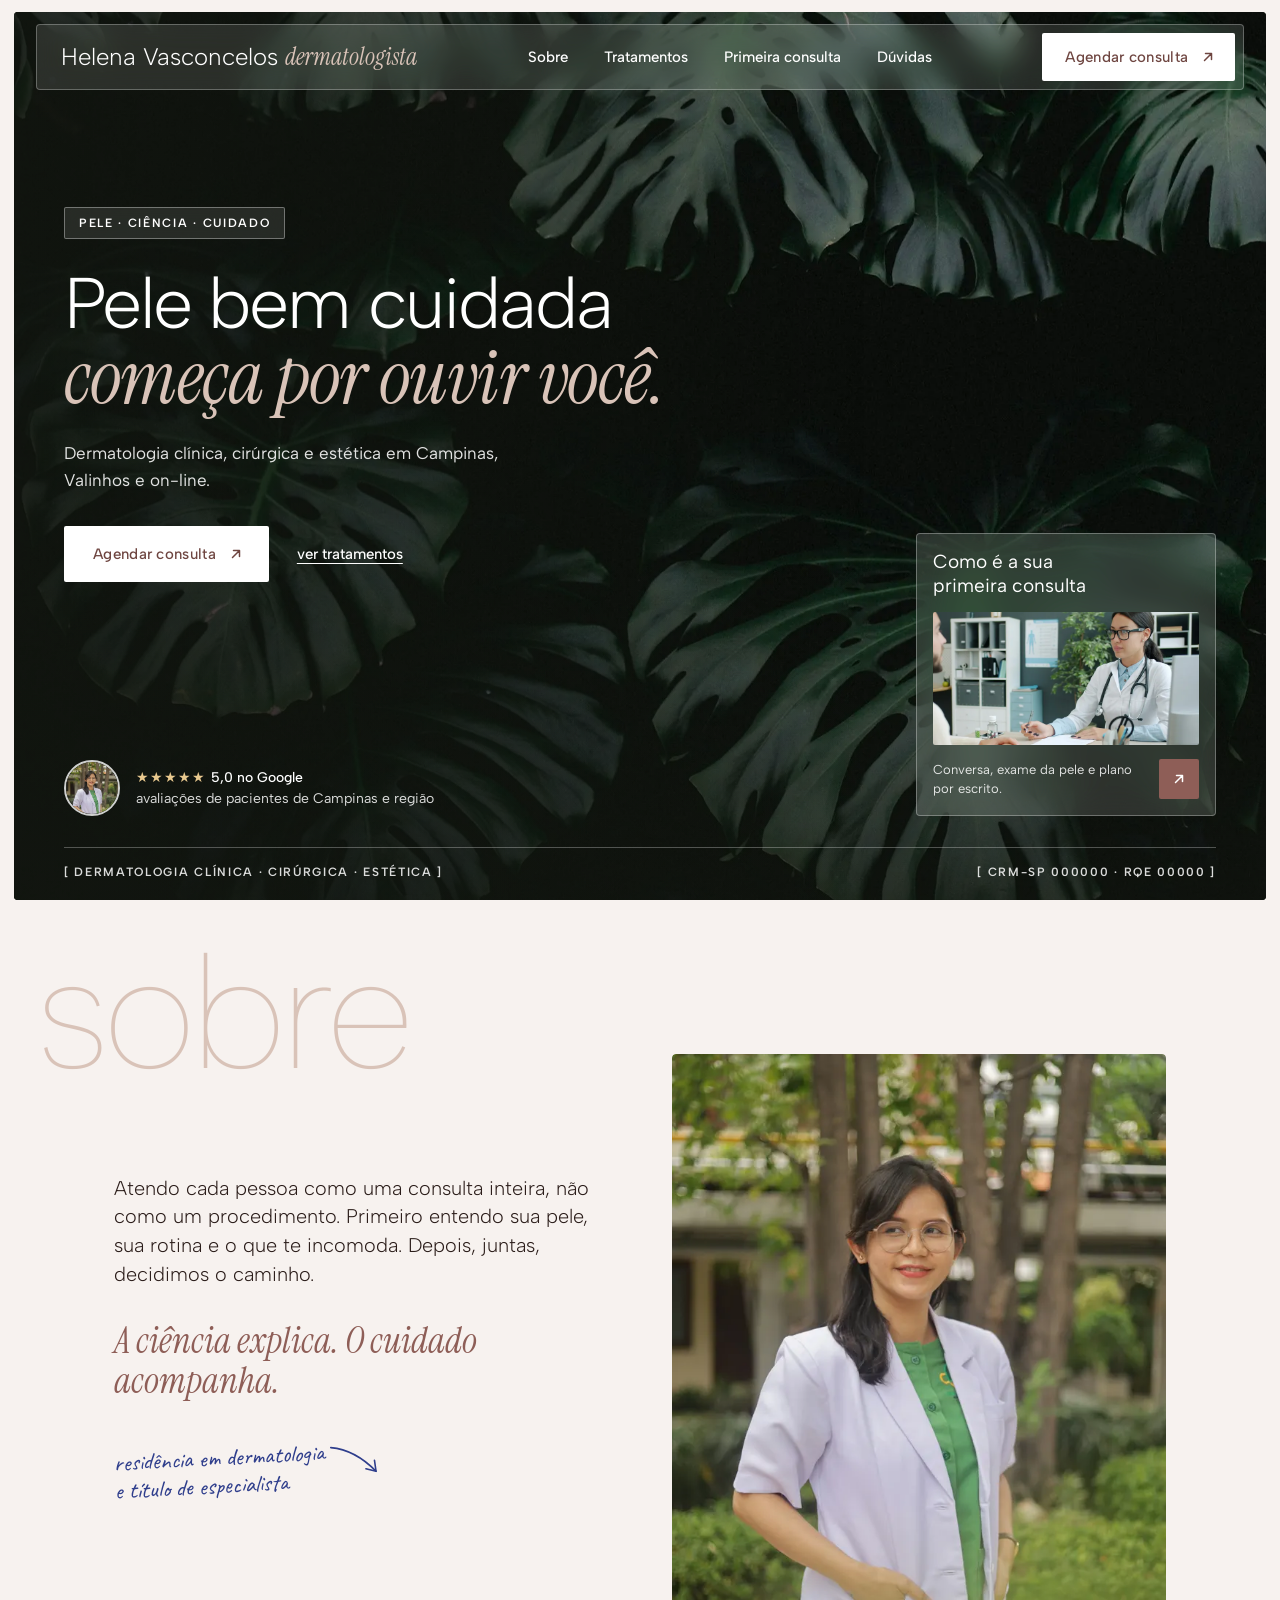
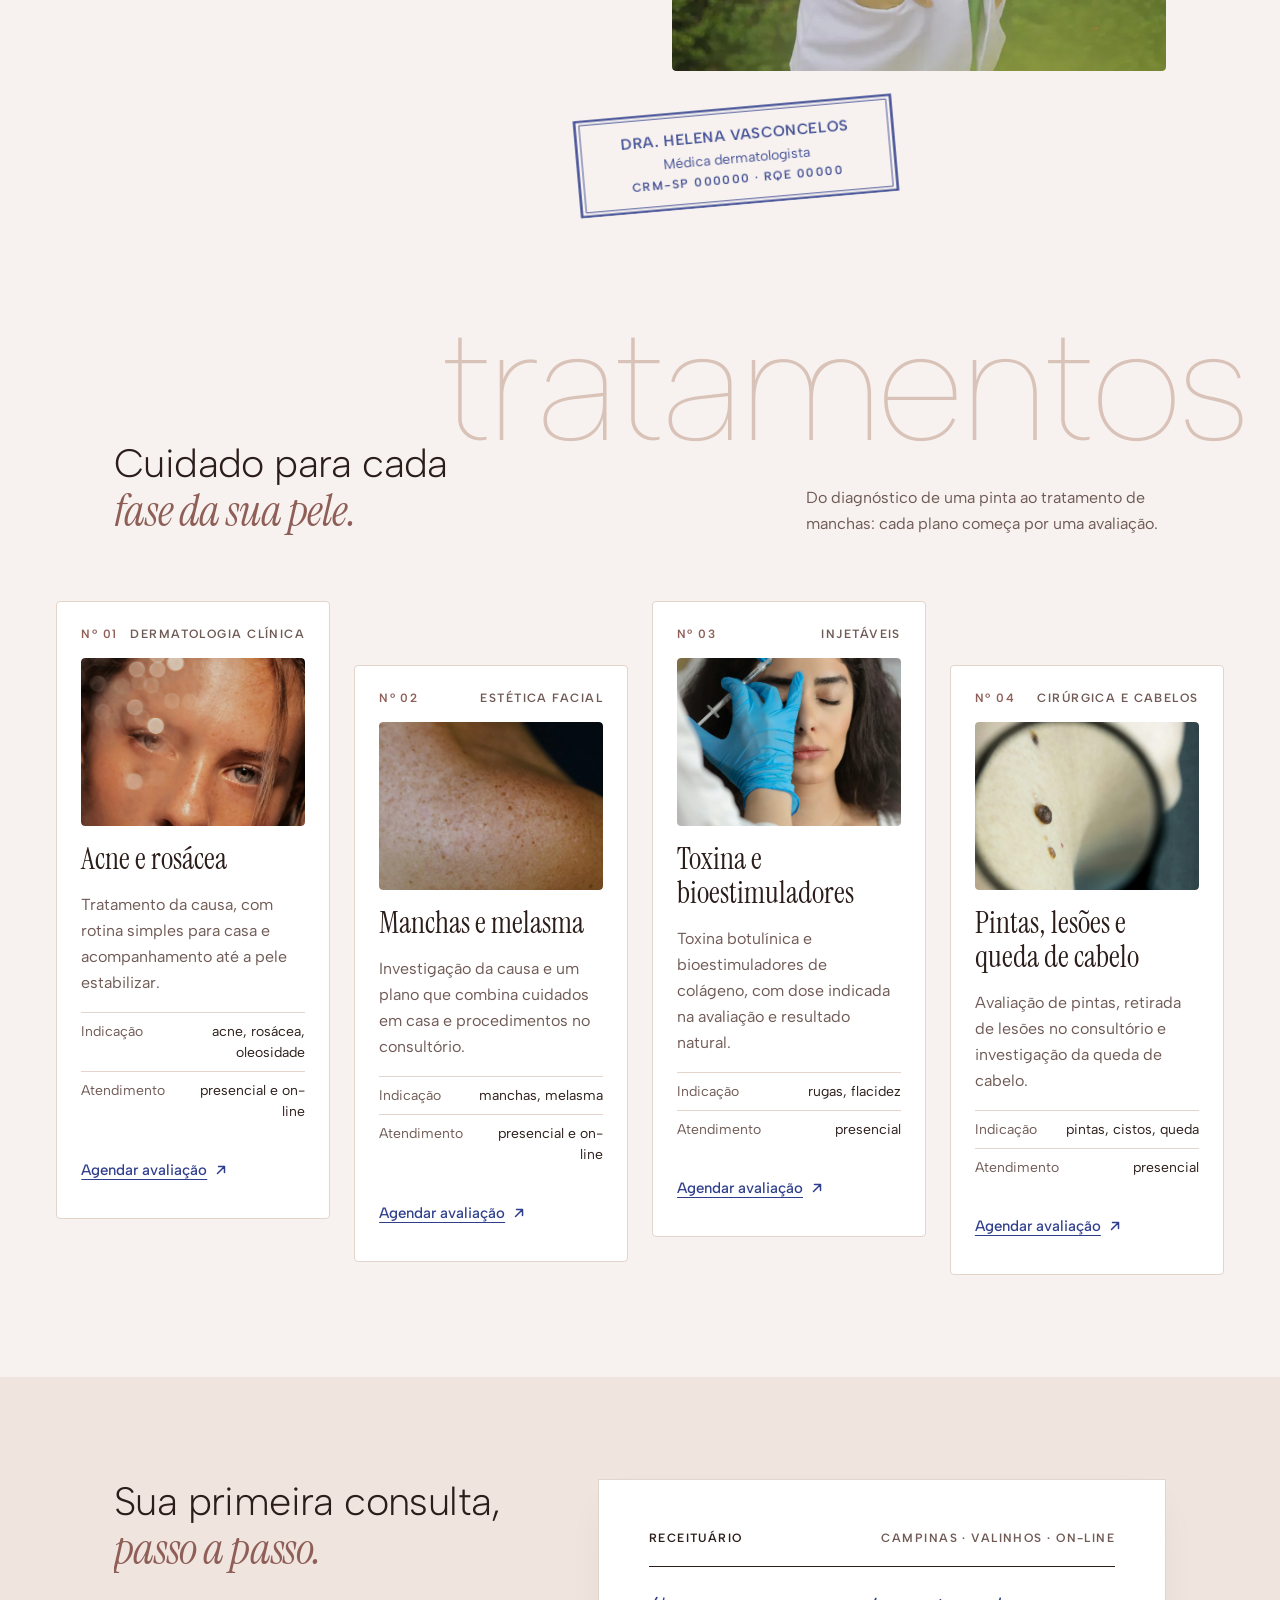
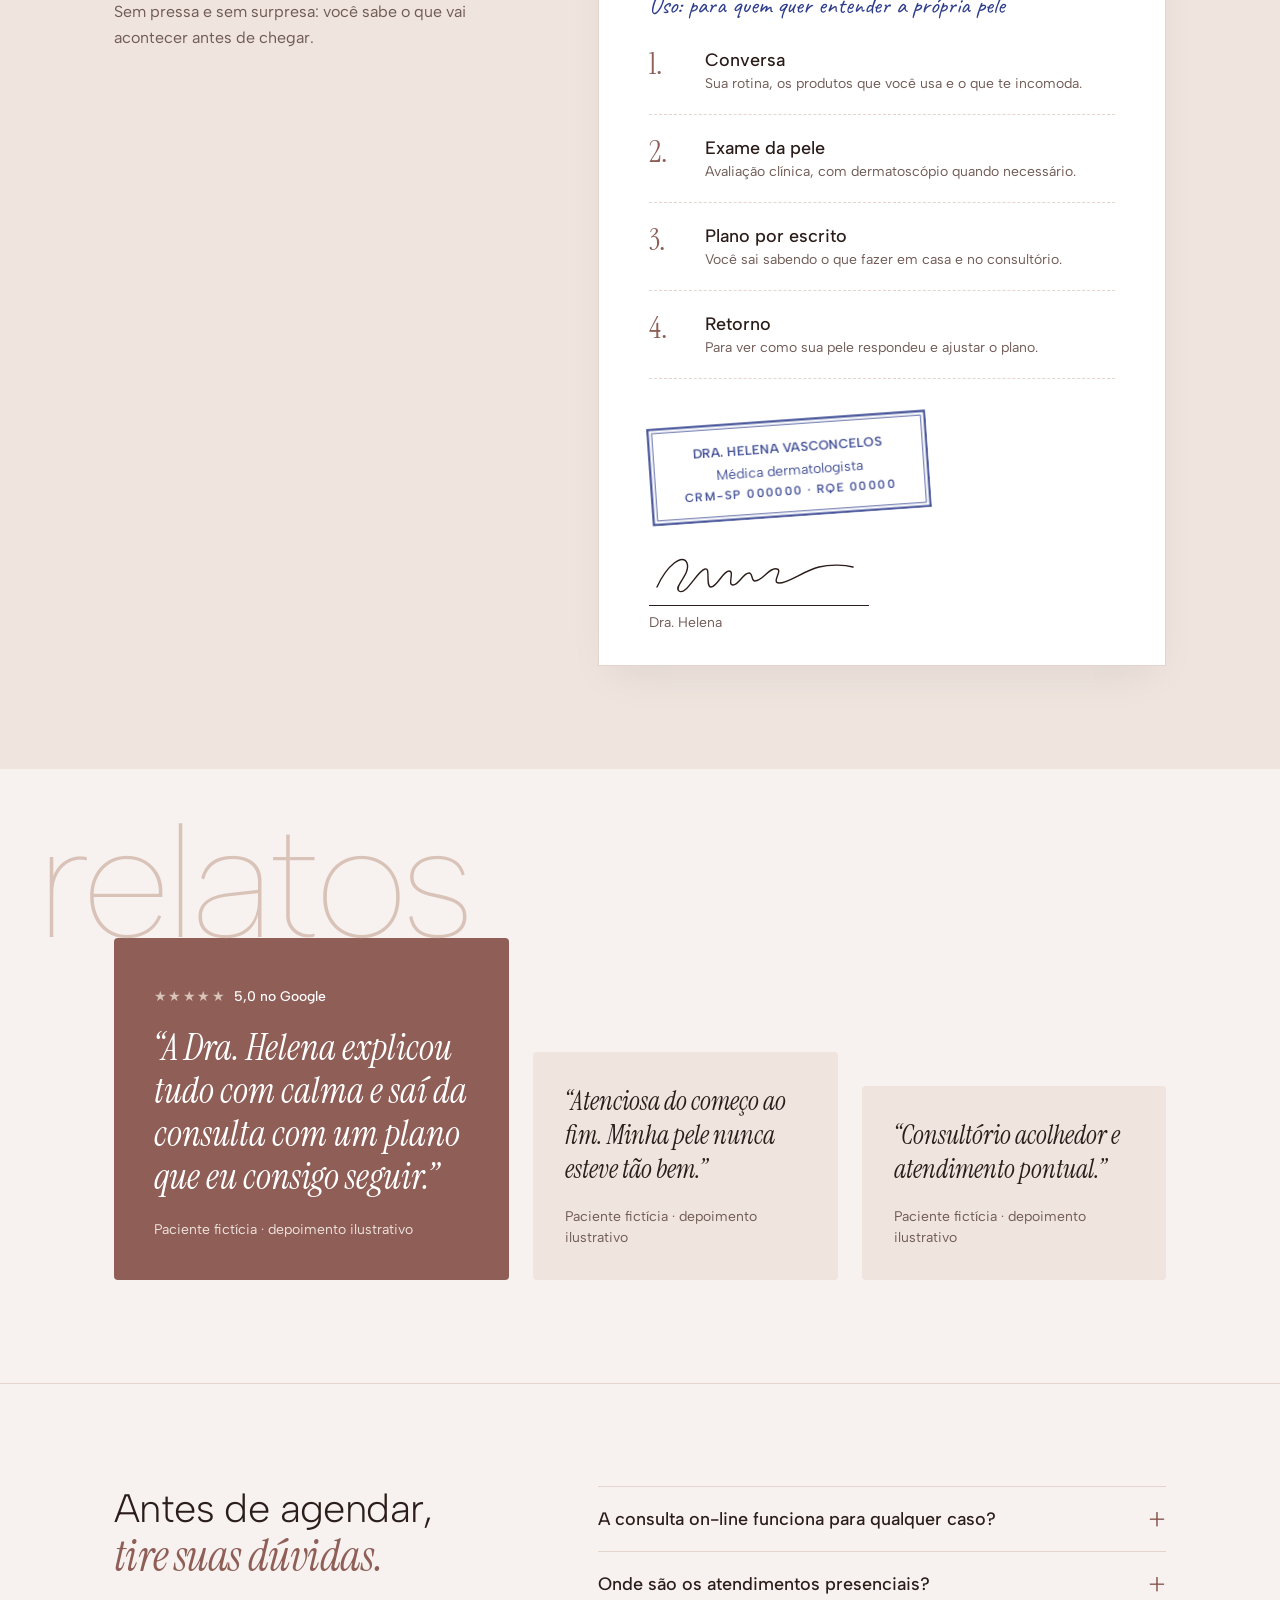
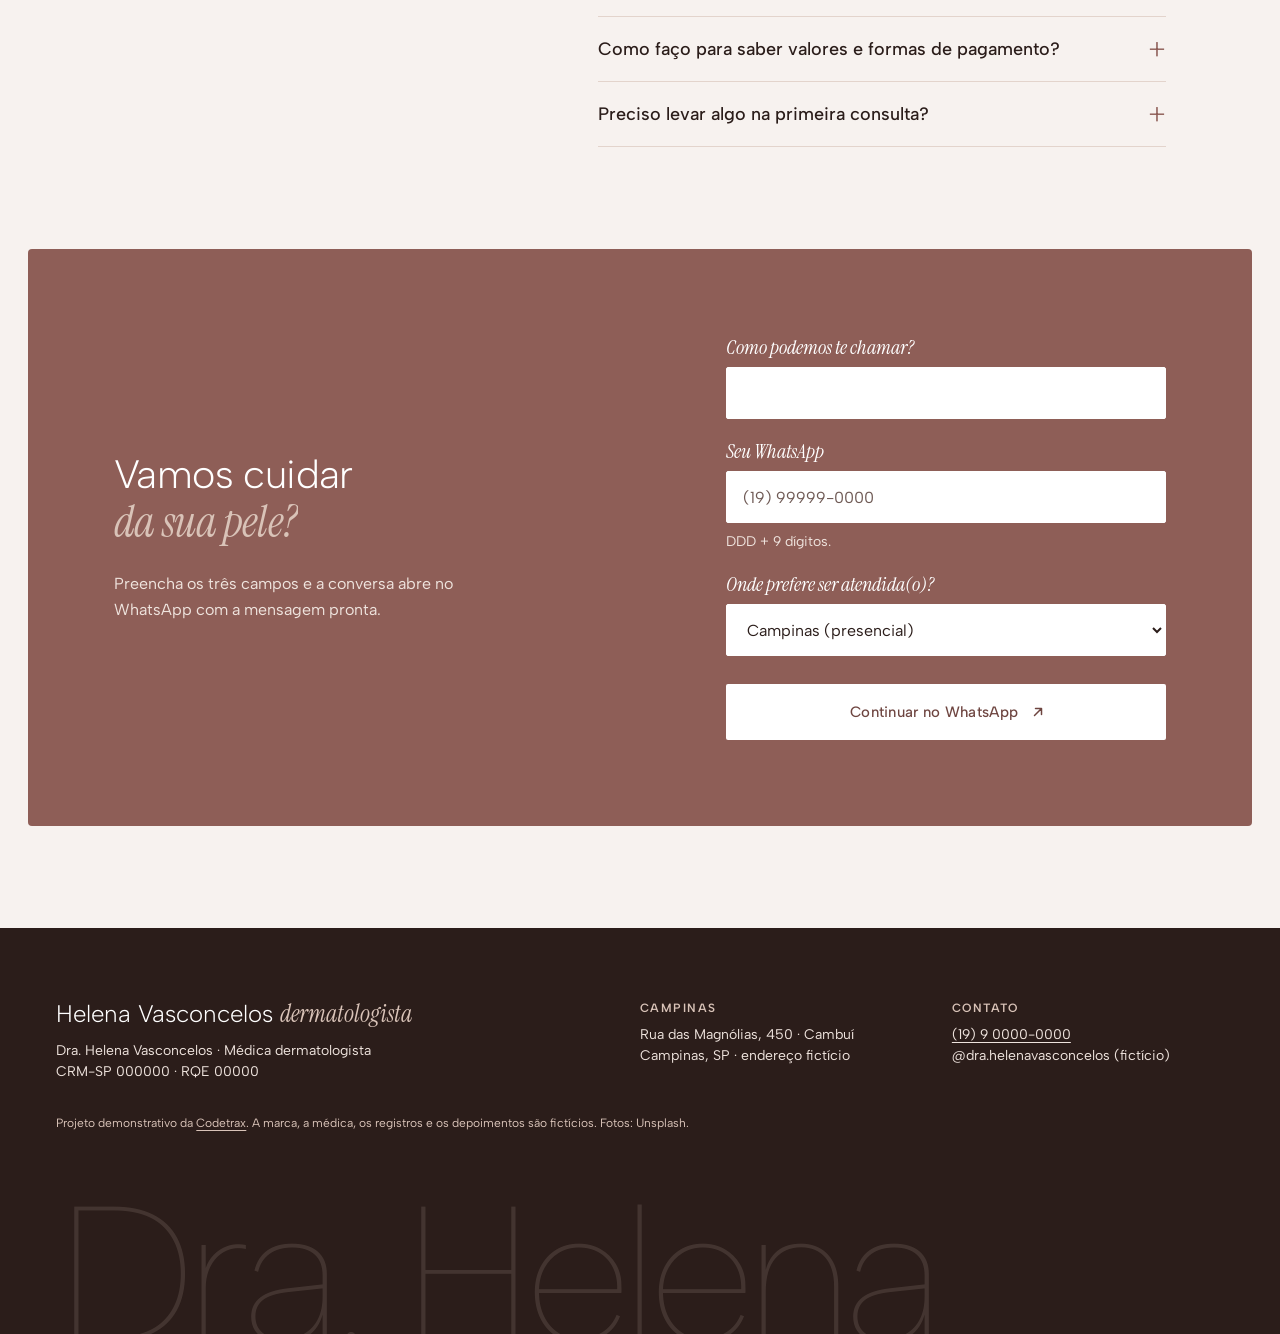
==== index.html @ 6ef501bb "Modelo de site de dermatologia (marca fictícia) Landing page demonstrativa da Codetrax com dados e f" ====
<!doctype html>
<html lang="pt-BR">
<head>
<meta charset="utf-8">
<meta name="viewport" content="width=device-width, initial-scale=1">
<title>Dra. Helena Vasconcelos · Dermatologista em Campinas e Valinhos</title>
<meta name="robots" content="noindex, nofollow">
<meta name="description" content="Modelo de site de dermatologia da Codetrax. A Dra. Helena Vasconcelos é uma personagem fictícia.">
<link rel="preconnect" href="https://fonts.googleapis.com">
<link rel="preconnect" href="https://fonts.gstatic.com" crossorigin>
<link rel="stylesheet" href="https://fonts.googleapis.com/css2?family=Albert+Sans:wght@100;300;400;500;600&family=Caveat&family=Instrument+Serif:ital@0;1&display=swap">
<link rel="stylesheet" href="styles.css">
</head>
<body>

<a class="pular" href="#conteudo">Pular para o conteúdo</a>

<header class="topo topo--hero">
  <div class="topo__in">
    <a class="marca" href="#inicio" aria-label="Helena Vasconcelos, dermatologista, início">Helena Vasconcelos <em>dermatologista</em></a>
    <nav class="nav" aria-label="Seções">
      <a href="#sobre">Sobre</a>
      <a href="#tratamentos">Tratamentos</a>
      <a href="#consulta">Primeira consulta</a>
      <a href="#duvidas">Dúvidas</a>
    </nav>
    <a class="btn btn--primario btn--compacto" href="https://wa.me/5511947771128?text=Ol%C3%A1%2C%20Codetrax%21%20Vi%20o%20modelo%20de%20site%20de%20dermatologia%20no%20portf%C3%B3lio%20e%20quero%20um%20site%20assim." target="_blank" rel="noopener noreferrer">Agendar consulta <svg class="seta" viewBox="0 0 16 16" aria-hidden="true"><path d="M4.5 11.5 11.5 4.5M5.5 4.5h6v6"/></svg></a>
  </div>
</header>

<main id="conteudo">

  <!-- HERO -->
  <section class="hero" id="inicio">
    <div class="hero__palco">
      <img class="hero__img" src="img/hero-folhas.webp" alt="" width="2400" height="1600" fetchpriority="high">
      <div class="hero__veu" aria-hidden="true"></div>

      <div class="hero__texto">
        <span class="chip fx-blur" style="--i:0">Pele · Ciência · Cuidado</span>
        <h1 class="hero__titulo">
          <span class="fx-blur" style="--i:1">Pele bem cuidada</span>
          <em class="fx-blur" style="--i:2">começa por ouvir você.</em>
        </h1>
        <p class="hero__lead fx-blur" style="--i:3">Dermatologia clínica, cirúrgica e estética em Campinas, Valinhos e on-line.</p>
        <div class="acoes fx-blur" style="--i:4">
          <a class="btn btn--primario" href="https://wa.me/5511947771128?text=Ol%C3%A1%2C%20Codetrax%21%20Vi%20o%20modelo%20de%20site%20de%20dermatologia%20no%20portf%C3%B3lio%20e%20quero%20um%20site%20assim." target="_blank" rel="noopener noreferrer">Agendar consulta <svg class="seta" viewBox="0 0 16 16" aria-hidden="true"><path d="M4.5 11.5 11.5 4.5M5.5 4.5h6v6"/></svg></a>
          <a class="link link--claro" href="#tratamentos">ver tratamentos</a>
        </div>
      </div>

      <div class="hero__prova fx-blur" style="--i:5">
        <img src="img/dra-helena-retrato.webp" alt="" width="56" height="56">
        <p><span class="estrelas" aria-hidden="true">★★★★★</span> <strong>5,0 no Google</strong><br>avaliações de pacientes de Campinas e região</p>
      </div>

      <a class="hero__card fx-blur" style="--i:6" href="#consulta">
        <span class="hero__card-titulo">Como é a sua<br>primeira consulta</span>
        <img src="img/card-consulta.webp" alt="" width="800" height="533" loading="eager">
        <span class="hero__card-rodape">
          <span>Conversa, exame da pele e plano por escrito.</span>
          <span class="hero__card-botao" aria-hidden="true"><svg class="seta" viewBox="0 0 16 16"><path d="M4.5 11.5 11.5 4.5M5.5 4.5h6v6"/></svg></span>
        </span>
      </a>

      <div class="hero__base" aria-hidden="true">
        <span>[ dermatologia clínica · cirúrgica · estética ]</span>
        <span>[ CRM-SP 000000 · RQE 00000 ]</span>
      </div>
    </div>
  </section>

  <!-- SOBRE -->
  <section class="sobre" id="sobre">
    <p class="gigante" aria-hidden="true"><span class="fx-curtain"><span>sobre</span></span></p>
    <div class="sobre__grade">
      <div class="sobre__texto">
        <p class="lead">Atendo cada pessoa como uma consulta inteira, não como um procedimento. Primeiro entendo sua pele, sua rotina e o que te incomoda. Depois, juntas, decidimos o caminho.</p>
        <p class="sobre__frase">A ciência explica. O cuidado acompanha.</p>
        <div class="anotacao fx-draw">
          <p>residência em dermatologia<br>e título de especialista</p>
          <svg class="anotacao__seta" viewBox="0 0 60 40" aria-hidden="true"><path pathLength="1" d="M2 6c14 2 30 10 44 26"/><path pathLength="1" style="--i:1" d="M46 32l-1-11M46 32l-10-3"/></svg>
        </div>
      </div>
      <div class="sobre__midia">
        <div class="foto foto--retrato"><img src="img/dra-helena-retrato.webp" alt="Dra. Helena Vasconcelos, de jaleco branco, sorrindo ao ar livre" width="676" height="1020" loading="lazy"></div>
        <div class="carimbo carimbo--sobre fx-draw" role="img" aria-label="Carimbo: Dra. Helena Vasconcelos, médica dermatologista, CRM-SP 000000, RQE 00000">
          <svg class="carimbo__moldura" viewBox="0 0 320 112" preserveAspectRatio="none" aria-hidden="true"><rect pathLength="1" x="1.5" y="1.5" width="317" height="109"/><rect pathLength="1" style="--i:1" x="6" y="6" width="308" height="100"/></svg>
          <span class="carimbo__nome">Dra. Helena Vasconcelos</span>
          <span class="carimbo__esp">Médica dermatologista</span>
          <span class="carimbo__reg">CRM-SP 000000 · RQE 00000</span>
        </div>
      </div>
    </div>
  </section>

  <!-- TRATAMENTOS -->
  <section class="tratamentos" id="tratamentos">
    <p class="gigante gigante--direita" aria-hidden="true"><span class="fx-curtain"><span>tratamentos</span></span></p>
    <div class="cabeca-secao">
      <h2 class="titulo"><span class="fx-curtain"><span>Cuidado para cada</span></span> <em class="fx-curtain" style="--i:1"><span>fase da sua pele.</span></em></h2>
      <p class="cabeca-secao__apoio">Do diagnóstico de uma pinta ao tratamento de manchas: cada plano começa por uma avaliação.</p>
    </div>
    <div class="fichas">
      <article class="ficha">
        <div class="ficha__topo"><span class="n">Nº 01</span><span>Dermatologia clínica</span></div>
        <div class="foto foto--ficha"><img src="img/ficha-acne.webp" alt="Rosto de mulher com sardas, em luz natural" width="1000" height="1500" loading="lazy" style="object-position:50% 35%"></div>
        <h3>Acne e rosácea</h3>
        <p>Tratamento da causa, com rotina simples para casa e acompanhamento até a pele estabilizar.</p>
        <dl class="ficha__linhas"><div><dt>Indicação</dt><dd>acne, rosácea, oleosidade</dd></div><div><dt>Atendimento</dt><dd>presencial e on-line</dd></div></dl>
        <a class="link" href="#agendar">Agendar avaliação <svg class="seta" viewBox="0 0 16 16" aria-hidden="true"><path d="M4.5 11.5 11.5 4.5M5.5 4.5h6v6"/></svg></a>
      </article>
      <article class="ficha">
        <div class="ficha__topo"><span class="n">Nº 02</span><span>Estética facial</span></div>
        <div class="foto foto--ficha"><img src="img/ficha-manchas.webp" alt="Ombro com sardas e manchas de sol, em luz natural" width="1000" height="1778" loading="lazy" style="object-position:50% 45%"></div>
        <h3>Manchas e melasma</h3>
        <p>Investigação da causa e um plano que combina cuidados em casa e procedimentos no consultório.</p>
        <dl class="ficha__linhas"><div><dt>Indicação</dt><dd>manchas, melasma</dd></div><div><dt>Atendimento</dt><dd>presencial e on-line</dd></div></dl>
        <a class="link" href="#agendar">Agendar avaliação <svg class="seta" viewBox="0 0 16 16" aria-hidden="true"><path d="M4.5 11.5 11.5 4.5M5.5 4.5h6v6"/></svg></a>
      </article>
      <article class="ficha">
        <div class="ficha__topo"><span class="n">Nº 03</span><span>Injetáveis</span></div>
        <div class="foto foto--ficha"><img src="img/ficha-injetaveis.webp" alt="Aplicação de injetável na testa, com luvas azuis" width="1000" height="1231" loading="lazy" style="object-position:50% 30%"></div>
        <h3>Toxina e bioestimuladores</h3>
        <p>Toxina botulínica e bioestimuladores de colágeno, com dose indicada na avaliação e resultado natural.</p>
        <dl class="ficha__linhas"><div><dt>Indicação</dt><dd>rugas, flacidez</dd></div><div><dt>Atendimento</dt><dd>presencial</dd></div></dl>
        <a class="link" href="#agendar">Agendar avaliação <svg class="seta" viewBox="0 0 16 16" aria-hidden="true"><path d="M4.5 11.5 11.5 4.5M5.5 4.5h6v6"/></svg></a>
      </article>
      <article class="ficha">
        <div class="ficha__topo"><span class="n">Nº 04</span><span>Cirúrgica e cabelos</span></div>
        <div class="foto foto--ficha"><img src="img/ficha-pintas.webp" alt="Lupa sobre uma pinta na pele" width="1000" height="1500" loading="lazy" style="object-position:50% 40%"></div>
        <h3>Pintas, lesões e queda de cabelo</h3>
        <p>Avaliação de pintas, retirada de lesões no consultório e investigação da queda de cabelo.</p>
        <dl class="ficha__linhas"><div><dt>Indicação</dt><dd>pintas, cistos, queda</dd></div><div><dt>Atendimento</dt><dd>presencial</dd></div></dl>
        <a class="link" href="#agendar">Agendar avaliação <svg class="seta" viewBox="0 0 16 16" aria-hidden="true"><path d="M4.5 11.5 11.5 4.5M5.5 4.5h6v6"/></svg></a>
      </article>
    </div>
  </section>

  <!-- PRIMEIRA CONSULTA -->
  <section class="consulta" id="consulta">
    <div class="consulta__grade">
      <div class="consulta__titulo">
        <h2 class="titulo"><span class="fx-curtain"><span>Sua primeira consulta,</span></span> <em class="fx-curtain" style="--i:1"><span>passo a passo.</span></em></h2>
        <p>Sem pressa e sem surpresa: você sabe o que vai acontecer antes de chegar.</p>
      </div>
      <div class="receita">
        <div class="receita__topo"><span>Receituário</span><span>Campinas · Valinhos · on-line</span></div>
        <p class="receita__uso">Uso: para quem quer entender a própria pele</p>
        <ol class="receita__lista">
          <li><h3>Conversa</h3><p>Sua rotina, os produtos que você usa e o que te incomoda.</p></li>
          <li><h3>Exame da pele</h3><p>Avaliação clínica, com dermatoscópio quando necessário.</p></li>
          <li><h3>Plano por escrito</h3><p>Você sai sabendo o que fazer em casa e no consultório.</p></li>
          <li><h3>Retorno</h3><p>Para ver como sua pele respondeu e ajustar o plano.</p></li>
        </ol>
        <div class="receita__assinatura">
          <div class="carimbo carimbo--receita fx-draw" aria-hidden="true">
            <svg class="carimbo__moldura" viewBox="0 0 320 112" preserveAspectRatio="none"><rect pathLength="1" x="1.5" y="1.5" width="317" height="109"/><rect pathLength="1" style="--i:1" x="6" y="6" width="308" height="100"/></svg>
            <span class="carimbo__nome">Dra. Helena Vasconcelos</span>
            <span class="carimbo__esp">Médica dermatologista</span>
            <span class="carimbo__reg">CRM-SP 000000 · RQE 00000</span>
          </div>
          <div class="assina fx-draw">
            <svg viewBox="0 0 220 70" aria-hidden="true"><path pathLength="1" style="--i:2" d="M8 46c10-22 26-34 30-24 4 11-14 24-8 28 7 5 18-20 26-22 6-2 0 18 6 18s12-16 18-16-2 14 4 14 10-12 16-12c4 0 2 8 6 8 8 0 14-14 22-12 6 1-6 14 2 14 10 0 24-12 40-16 12-3 26-2 34 0"/></svg>
            <span class="assina__linha"></span>
            <span class="assina__nome">Dra. Helena</span>
          </div>
        </div>
      </div>
    </div>
  </section>

  <!-- DEPOIMENTOS -->
  <section class="relatos" id="relatos">
    <p class="gigante" aria-hidden="true"><span class="fx-curtain"><span>relatos</span></span></p>
    <div class="relatos__grade">
      <figure class="relato relato--grande">
        <div class="nota"><span aria-hidden="true">★★★★★</span> 5,0 no Google</div>
        <blockquote>“A Dra. Helena explicou tudo com calma e saí da consulta com um plano que eu consigo seguir.”</blockquote>
        <figcaption>Paciente fictícia · depoimento ilustrativo</figcaption>
      </figure>
      <figure class="relato">
        <blockquote>“Atenciosa do começo ao fim. Minha pele nunca esteve tão bem.”</blockquote>
        <figcaption>Paciente fictícia · depoimento ilustrativo</figcaption>
      </figure>
      <figure class="relato">
        <blockquote>“Consultório acolhedor e atendimento pontual.”</blockquote>
        <figcaption>Paciente fictícia · depoimento ilustrativo</figcaption>
      </figure>
    </div>
  </section>

  <!-- DÚVIDAS -->
  <section class="duvidas" id="duvidas">
    <div class="duvidas__grade">
      <h2 class="titulo"><span class="fx-curtain"><span>Antes de agendar,</span></span> <em class="fx-curtain" style="--i:1"><span>tire suas dúvidas.</span></em></h2>
      <div class="sanfona">
        <details>
          <summary>A consulta on-line funciona para qualquer caso?</summary>
          <p>Funciona bem para acompanhamento, acne, manchas e queda de cabelo, por exemplo. Quando for preciso examinar de perto (pintas, lesões, procedimentos), a Dra. Helena indica a consulta presencial.</p>
        </details>
        <details>
          <summary>Onde são os atendimentos presenciais?</summary>
          <p>Em Campinas, na Rua das Magnólias, 450, no Cambuí, e também em Valinhos. Ao agendar pelo WhatsApp, você escolhe a cidade.</p>
        </details>
        <details>
          <summary>Como faço para saber valores e formas de pagamento?</summary>
          <p>A equipe informa pelo WhatsApp, junto com os horários disponíveis.</p>
        </details>
        <details>
          <summary>Preciso levar algo na primeira consulta?</summary>
          <p>Se puder, leve exames recentes e os nomes dos produtos e medicamentos que você usa na pele. Isso ajuda a montar o plano já no primeiro encontro.</p>
        </details>
      </div>
    </div>
  </section>

  <!-- AGENDAR -->
  <section class="agendar" id="agendar">
    <div class="agendar__grade">
      <div>
        <h2 class="titulo titulo--claro"><span class="fx-curtain fx-curtain--clara"><span>Vamos cuidar</span></span> <em class="fx-curtain fx-curtain--clara" style="--i:1"><span>da sua pele?</span></em></h2>
        <p>Preencha os três campos e a conversa abre no WhatsApp com a mensagem pronta.</p>
      </div>
      <form class="form" id="form-agendar" novalidate>
        <div class="campo">
          <label for="f-nome">Como podemos te chamar?</label>
          <input id="f-nome" name="nome" type="text" autocomplete="given-name" required>
        </div>
        <div class="campo">
          <label for="f-whats">Seu WhatsApp</label>
          <input id="f-whats" name="whats" type="tel" inputmode="tel" autocomplete="tel" placeholder="(19) 99999-0000" required aria-describedby="f-whats-ajuda">
          <p class="campo__ajuda" id="f-whats-ajuda">DDD + 9 dígitos.</p>
        </div>
        <div class="campo">
          <label for="f-unidade">Onde prefere ser atendida(o)?</label>
          <select id="f-unidade" name="unidade">
            <option>Campinas (presencial)</option>
            <option>Valinhos (presencial)</option>
            <option>Consulta on-line</option>
          </select>
        </div>
        <button class="btn btn--claro" type="submit">Continuar no WhatsApp <svg class="seta" viewBox="0 0 16 16" aria-hidden="true"><path d="M4.5 11.5 11.5 4.5M5.5 4.5h6v6"/></svg></button>
      </form>
    </div>
  </section>

</main>

<footer class="rodape">
  <div class="rodape__grade">
    <div>
      <p class="rodape__marca">Helena Vasconcelos <em>dermatologista</em></p>
      <p>Dra. Helena Vasconcelos · Médica dermatologista<br>CRM-SP 000000 · RQE 00000</p>
    </div>
    <div>
      <p class="rodape__rotulo">Campinas</p>
      <p>Rua das Magnólias, 450 · Cambuí<br>Campinas, SP · endereço fictício</p>
    </div>
    <div>
      <p class="rodape__rotulo">Contato</p>
      <p><a href="https://wa.me/5511947771128?text=Ol%C3%A1%2C%20Codetrax%21%20Vi%20o%20modelo%20de%20site%20de%20dermatologia%20no%20portf%C3%B3lio%20e%20quero%20um%20site%20assim." target="_blank" rel="noopener noreferrer">(19) 9 0000-0000</a><br><span>@dra.helenavasconcelos (fictício)</span></p>
    </div>
  </div>
  <p class="rodape__demo">Projeto demonstrativo da <a href="https://codetraxgf.com/projetos" target="_blank" rel="noopener noreferrer">Codetrax</a>. A marca, a médica, os registros e os depoimentos são fictícios. Fotos: Unsplash.</p>
  <p class="rodape__gigante" aria-hidden="true">Dra. Helena</p>
</footer>

<a class="barra-mobile" href="https://wa.me/5511947771128?text=Ol%C3%A1%2C%20Codetrax%21%20Vi%20o%20modelo%20de%20site%20de%20dermatologia%20no%20portf%C3%B3lio%20e%20quero%20um%20site%20assim." target="_blank" rel="noopener noreferrer">Agendar pelo WhatsApp <svg class="seta" viewBox="0 0 16 16" aria-hidden="true"><path d="M4.5 11.5 11.5 4.5M5.5 4.5h6v6"/></svg></a>

<script src="script.js"></script>
</body>
</html>
---- styles.css ----
/* Modelo Dermatologia (Codetrax) — tokens do Design System "Receituário e carimbo" */
:root {
  --papel: #f7f2ef;
  --nude-100: #efe4de;
  --nude-300: #d9c3b8;
  --linha: #e3d4cc;
  --malva-600: #8e5e57;
  --malva-800: #6e4540;
  --cacau-900: #2b1d1a;
  --cacau-600: #6f5a55;
  --azul-carimbo: #2f3e8c;
  --branco: #ffffff;
  --estrela: #9f7a3e;
  --erro: #a8251c;

  --font-sans: "Albert Sans", "Helvetica Neue", Arial, sans-serif;
  --font-serif: "Instrument Serif", Georgia, serif;
  --font-caneta: "Caveat", "Segoe Print", cursive;

  --raio-2: 2px;
  --raio-4: 4px;
  --sombra-papel: 0 18px 40px -12px rgba(43, 29, 26, .08);
  --foco: 0 0 0 2px var(--papel), 0 0 0 4px var(--azul-carimbo);

  --lateral: clamp(16px, 8.9vw, 128px);
  --secao: clamp(64px, 8vw, 112px);
  color-scheme: light;
}

*, *::before, *::after { box-sizing: border-box; }
html { scroll-behavior: smooth; scroll-padding-top: 88px; }
body { margin: 0; background: var(--papel); color: var(--cacau-900); font: 400 16px/26px var(--font-sans); -webkit-font-smoothing: antialiased; }
img, svg { display: block; max-width: 100%; }
a { color: inherit; }
h1, h2, h3, p, ol, dl, dd, figure, blockquote { margin: 0; }
:focus-visible { outline: none; box-shadow: var(--foco); border-radius: var(--raio-2); }

.pular { position: absolute; left: 16px; top: -48px; z-index: 50; background: var(--branco); padding: 8px 16px; }
.pular:focus { top: 16px; }

/* ---------- Botões e links ---------- */
.btn { display: inline-flex; align-items: center; justify-content: center; gap: 12px; min-height: 56px; padding: 0 24px 0 28px; border: 1px solid transparent; border-radius: var(--raio-2); font: 500 15px/20px var(--font-sans); letter-spacing: .02em; text-decoration: none; cursor: pointer; transition: background .16s, color .16s; }
.btn--primario { background: var(--malva-600); color: var(--branco); }
.btn--primario:hover { background: var(--malva-800); }
.btn--claro { background: var(--branco); color: var(--malva-800); }
.btn--claro:hover { background: var(--nude-100); }
.btn--compacto { min-height: 48px; padding: 0 18px 0 22px; }
.seta { width: 16px; height: 16px; fill: none; stroke: currentColor; stroke-width: 1.5; stroke-linecap: round; stroke-linejoin: round; flex: none; }
.link { display: inline-flex; align-items: center; gap: 6px; min-height: 48px; font: 500 15px/20px var(--font-sans); color: var(--azul-carimbo); text-decoration: underline; text-underline-offset: 4px; }
.link:hover { color: var(--cacau-900); }
.link--claro { color: var(--branco); }
.link--claro:hover { color: var(--nude-300); }

/* ---------- Cabeçalho ---------- */
/* Cápsula fixa: vidro sobre o hero, papel no resto da página */
.topo { position: fixed; top: 24px; left: 0; right: 0; z-index: 20; padding: 0 clamp(20px, 2.8vw, 40px); pointer-events: none; }
.topo__in { pointer-events: auto; display: flex; align-items: center; justify-content: space-between; gap: 24px; padding: 8px 8px 8px 24px; border: 1px solid var(--linha); border-radius: var(--raio-4); background: rgba(247, 242, 239, .9); backdrop-filter: blur(14px) saturate(140%); -webkit-backdrop-filter: blur(14px) saturate(140%); box-shadow: 0 12px 32px -20px rgba(43, 29, 26, .35); transition: background .35s, border-color .35s, color .35s, box-shadow .35s; }
.topo--hero .topo__in { background: rgba(255, 255, 255, .12); border-color: rgba(255, 255, 255, .28); color: var(--branco); box-shadow: none; }
.topo--hero .marca em { color: var(--nude-300); }
.topo--hero .nav a:hover { color: var(--nude-300); }
.topo--hero .btn--primario { background: var(--branco); color: var(--malva-800); }
.topo--hero .btn--primario:hover { background: var(--nude-100); }
.marca { font: 300 24px/28px var(--font-sans); text-decoration: none; white-space: nowrap; }
.marca em { transition: color .35s; }
.marca em, .rodape__marca em { font: italic 400 24px/28px var(--font-serif); color: var(--malva-600); }
.nav { display: flex; gap: 36px; }
.nav a { font: 500 15px/20px var(--font-sans); text-decoration: none; padding: 14px 0; }
.nav a:hover { color: var(--malva-600); }

/* ---------- Fotos (espaços reservados) ---------- */
.foto { position: relative; background: var(--nude-100); border-radius: var(--raio-4); }
.foto img { width: 100%; height: 100%; object-fit: cover; border-radius: inherit; }

/* ---------- Hero ---------- */
.hero { padding: 12px clamp(8px, 1.1vw, 16px) 0; }
.hero__palco { position: relative; height: clamp(680px, calc(100svh - 12px), 980px); border-radius: var(--raio-4); overflow: hidden; color: var(--branco); background: #1f2a1c; isolation: isolate; }
.hero__img { position: absolute; inset: 0; width: 100%; height: 100%; max-width: none; object-fit: cover; object-position: 58% 40%; z-index: -2; transform-origin: 70% 50%; animation: heroZoom 2.6s cubic-bezier(.16, 1, .3, 1) both; }
/* No desktop a foto fica 30% mais larga e ancorada à esquerda: o rosto vai para a direita e o texto fica sobre a folha */
@media (min-width: 861px) { .hero__img { inset: 0 auto 0 0; width: 130%; } }
@keyframes heroZoom { from { transform: scale(1.08); } to { transform: none; } }
.hero__veu { position: absolute; inset: 0; z-index: -1; background:
  linear-gradient(90deg, rgba(18, 22, 16, .78) 0%, rgba(18, 22, 16, .45) 42%, rgba(18, 22, 16, 0) 68%),
  linear-gradient(0deg, rgba(18, 22, 16, .6) 0%, rgba(18, 22, 16, 0) 38%); }
.hero__texto { position: absolute; left: clamp(20px, 3.9vw, 56px); top: clamp(132px, 22%, 210px); max-width: 720px; padding-right: 20px; }
.chip { display: inline-flex; align-items: center; min-height: 32px; padding: 0 14px; border: 1px solid rgba(255, 255, 255, .35); border-radius: var(--raio-2); background: rgba(255, 255, 255, .1); backdrop-filter: blur(10px); -webkit-backdrop-filter: blur(10px); font: 600 12px/16px var(--font-sans); letter-spacing: .14em; text-transform: uppercase; margin-bottom: 28px; }
.hero__titulo { display: flex; flex-direction: column; font: 300 clamp(42px, 5.6vw, 84px)/1.02 var(--font-sans); letter-spacing: -.03em; }
.hero__titulo em { font: italic 400 clamp(44px, 5.9vw, 88px)/1 var(--font-serif); letter-spacing: -.01em; color: var(--nude-300); }
.hero__lead { max-width: 440px; margin-top: 24px; font-size: 17px; line-height: 27px; color: rgba(255, 255, 255, .88); }
.acoes { display: flex; flex-wrap: wrap; align-items: center; gap: 12px 28px; margin-top: 32px; }
.hero .btn--primario { background: var(--branco); color: var(--malva-800); }
.hero .btn--primario:hover { background: var(--nude-100); }

.hero__prova { position: absolute; left: clamp(20px, 3.9vw, 56px); bottom: 84px; display: flex; align-items: center; gap: 16px; }
.hero__prova img { width: 56px; height: 56px; border-radius: 50%; object-fit: cover; object-position: 50% 15%; border: 2px solid rgba(255, 255, 255, .8); }
.hero__prova p { font-size: 14px; line-height: 21px; color: rgba(255, 255, 255, .85); }
.hero__prova strong { font-weight: 500; color: var(--branco); }
.estrelas { color: #e9c98f; letter-spacing: .08em; }

.hero__card { position: absolute; right: clamp(20px, 3.9vw, 56px); bottom: 84px; width: 300px; display: flex; flex-direction: column; gap: 14px; padding: 16px; border: 1px solid rgba(255, 255, 255, .3); border-radius: var(--raio-4); background: rgba(255, 255, 255, .14); backdrop-filter: blur(18px) saturate(140%); -webkit-backdrop-filter: blur(18px) saturate(140%); color: var(--branco); text-decoration: none; transition: background .3s, transform .3s; }
.hero__card:hover { background: rgba(255, 255, 255, .22); transform: translateY(-3px); }
.hero__card-titulo { font: 400 19px/24px var(--font-sans); }
.hero__card img { width: 100%; height: auto; aspect-ratio: 2 / 1; object-fit: cover; object-position: 50% 30%; border-radius: var(--raio-2); }
.hero__card-rodape { display: flex; align-items: center; justify-content: space-between; gap: 16px; font-size: 13px; line-height: 19px; color: rgba(255, 255, 255, .85); }
.hero__card-botao { display: grid; place-items: center; width: 40px; height: 40px; flex: none; border-radius: var(--raio-2); background: var(--malva-600); color: var(--branco); }

.hero__base { position: absolute; left: clamp(20px, 3.9vw, 56px); right: clamp(20px, 3.9vw, 56px); bottom: 0; display: flex; justify-content: space-between; gap: 16px; padding: 16px 0 20px; border-top: 1px solid rgba(255, 255, 255, .28); font: 600 12px/16px var(--font-sans); letter-spacing: .14em; text-transform: uppercase; color: rgba(255, 255, 255, .85); }

/* ---------- Palavra gigante ---------- */
.gigante { font: 100 clamp(96px, 12.5vw, 180px)/.9 var(--font-sans); letter-spacing: -.04em; color: var(--nude-300); padding: 0 clamp(16px, 2.8vw, 40px); }
.gigante--direita { text-align: right; }

/* ---------- Títulos de seção ---------- */
.titulo { display: flex; flex-direction: column; align-items: flex-start; font: 300 clamp(30px, 3.1vw, 44px)/1.14 var(--font-sans); letter-spacing: -.015em; text-wrap: balance; }
.titulo em { font: italic 400 clamp(32px, 3.4vw, 48px)/1.04 var(--font-serif); letter-spacing: -.01em; color: var(--malva-600); }
.titulo--claro { color: var(--branco); }
.titulo--claro em { color: var(--nude-300); }
.lead { font: 300 clamp(18px, 1.55vw, 22px)/1.45 var(--font-sans); }

/* ---------- Sobre ---------- */
.sobre { padding: 40px 0 var(--secao); overflow: hidden; }
.sobre__grade { display: grid; grid-template-columns: minmax(0, 560px) minmax(0, 520px); justify-content: space-between; gap: 64px; padding: 0 var(--lateral); margin-top: -40px; }
.sobre__texto { display: flex; flex-direction: column; gap: 32px; padding-top: 120px; }
.sobre__frase { font: italic 400 36px/40px var(--font-serif); color: var(--malva-600); }
.anotacao { position: relative; display: flex; align-items: flex-start; gap: 4px; margin-top: 16px; transform: rotate(-3deg); transform-origin: left; color: var(--azul-carimbo); }
.anotacao p { font: 400 24px/28px var(--font-caneta); }
.anotacao__seta { width: 60px; height: 40px; flex: none; margin-top: 4px; fill: none; stroke: currentColor; stroke-width: 1.6; stroke-linecap: round; stroke-linejoin: round; }
.sobre__midia { position: relative; }
.foto--retrato { aspect-ratio: 4 / 5; overflow: hidden; }
.foto--retrato img { width: 100%; height: 100%; object-fit: cover; object-position: 50% 12%; }
.carimbo--sobre { position: absolute; left: -96px; bottom: -36px; }

/* ---------- Carimbo ---------- */
.carimbo { position: relative; display: inline-flex; flex-direction: column; align-items: center; gap: 2px; width: 320px; max-width: 100%; padding: 18px 24px; color: var(--azul-carimbo); text-align: center; transform: rotate(-5deg); opacity: .9; }
.carimbo__moldura { position: absolute; inset: 0; width: 100%; height: 100%; fill: none; stroke: currentColor; }
.carimbo__moldura rect:first-child { stroke-width: 2.5; }
.carimbo__moldura rect:last-child { stroke-width: 1; }
.carimbo__nome { font: 600 15px/21px var(--font-sans); letter-spacing: .04em; text-transform: uppercase; }
.carimbo__esp { font: 400 14px/21px var(--font-sans); }
.carimbo__reg { font: 600 12px/16px var(--font-sans); letter-spacing: .12em; }

/* ---------- Tratamentos ---------- */
.tratamentos { padding: 40px 0 var(--secao); overflow: hidden; }
.cabeca-secao { display: flex; flex-wrap: wrap; justify-content: space-between; align-items: flex-end; gap: 24px 64px; padding: 0 var(--lateral); margin-top: -24px; }
.cabeca-secao__apoio { max-width: 360px; color: var(--cacau-600); }
.fichas { display: grid; grid-template-columns: repeat(4, minmax(0, 1fr)); gap: 24px; align-items: start; padding: 64px clamp(16px, 4.4vw, 64px) 0; }
.ficha:nth-child(even) { margin-top: 64px; }
.ficha { display: flex; flex-direction: column; gap: 16px; padding: 24px; background: var(--branco); border: 1px solid var(--linha); border-radius: var(--raio-4); transition: transform .3s, box-shadow .3s; min-width: 0; }
.ficha:hover { transform: translateY(-4px); box-shadow: 0 24px 40px -24px rgba(43, 29, 26, .25); }
.ficha__topo { display: flex; justify-content: space-between; gap: 12px; font: 600 12px/16px var(--font-sans); letter-spacing: .12em; text-transform: uppercase; color: var(--cacau-600); }
.ficha__topo .n { color: var(--malva-600); }
.foto--ficha { aspect-ratio: 4 / 3; overflow: hidden; }
.foto--ficha img { transition: transform .8s cubic-bezier(.16, 1, .3, 1); }
.ficha:hover .foto--ficha img { transform: scale(1.05); }
.ficha h3 { font: 400 30px/34px var(--font-serif); text-wrap: balance; }
.ficha p { color: var(--cacau-600); }
.ficha__linhas div { display: flex; justify-content: space-between; gap: 16px; padding: 8px 0; border-top: 1px solid var(--linha); font-size: 14px; line-height: 21px; }
.ficha__linhas dt { color: var(--cacau-600); }
.ficha__linhas dd { text-align: right; }

/* ---------- Primeira consulta ---------- */
.consulta { background: var(--nude-100); padding: var(--secao) var(--lateral); }
.consulta__grade { display: grid; grid-template-columns: minmax(0, 420px) minmax(0, 640px); justify-content: space-between; gap: 64px; align-items: start; }
.consulta__titulo { display: flex; flex-direction: column; gap: 24px; position: sticky; top: 120px; }
.consulta__titulo p { color: var(--cacau-600); max-width: 380px; }
.receita { background: var(--branco); border: 1px solid var(--linha); box-shadow: var(--sombra-papel); padding: clamp(28px, 3.9vw, 56px); padding-bottom: 32px; }
.receita__topo { display: flex; flex-wrap: wrap; justify-content: space-between; gap: 8px 24px; padding-bottom: 20px; border-bottom: 1px solid var(--cacau-900); font: 600 12px/16px var(--font-sans); letter-spacing: .12em; text-transform: uppercase; }
.receita__topo span + span { color: var(--cacau-600); }
.receita__uso { padding: 24px 0 8px; font: 400 24px/28px var(--font-caneta); color: var(--azul-carimbo); }
.receita__lista { list-style: none; padding: 0; counter-reset: passo; }
.receita__lista li { counter-increment: passo; display: grid; grid-template-columns: 40px 1fr; column-gap: 16px; padding: 20px 0; border-bottom: 1px dashed var(--linha); }
.receita__lista li::before { content: counter(passo) "."; grid-row: span 2; font: 400 30px/34px var(--font-serif); color: var(--malva-600); }
.receita__lista h3 { font: 500 18px/26px var(--font-sans); }
.receita__lista p { font-size: 14px; line-height: 21px; color: var(--cacau-600); }
.receita__assinatura { display: flex; justify-content: space-between; align-items: center; gap: 24px; padding-top: 40px; flex-wrap: wrap; }
.carimbo--receita { width: 280px; padding-inline: 16px; transform: rotate(-4deg); }
.carimbo--receita .carimbo__nome { font-size: 13px; letter-spacing: .02em; white-space: nowrap; }
.assina { position: relative; width: 220px; max-width: 100%; flex: none; color: var(--cacau-900); }
.assina svg { width: 100%; height: 70px; fill: none; stroke: currentColor; stroke-width: 1.4; stroke-linecap: round; stroke-linejoin: round; }
.assina__linha { display: block; border-top: 1px solid var(--cacau-900); margin-top: -6px; }
.assina__nome { display: block; padding-top: 6px; font-size: 14px; line-height: 21px; color: var(--cacau-600); }

/* ---------- Relatos ---------- */
.relatos { padding: 40px 0 var(--secao); overflow: hidden; }
.relatos__grade { display: grid; grid-template-columns: minmax(0, 1.3fr) minmax(0, 1fr) minmax(0, 1fr); gap: 24px; align-items: end; padding: 0 var(--lateral); margin-top: -24px; }
.relato { display: flex; flex-direction: column; gap: 20px; padding: 32px; background: var(--nude-100); border-radius: var(--raio-4); }
.relato--grande { padding: 48px 40px 40px; background: var(--malva-600); color: var(--branco); }
.relato blockquote { font: italic 400 26px/34px var(--font-serif); }
.relato--grande blockquote { font-size: clamp(30px, 2.8vw, 38px); line-height: 1.2; }
.relato figcaption { font-size: 14px; line-height: 21px; color: var(--cacau-600); }
.relato--grande figcaption { color: var(--nude-100); }
.nota { display: flex; align-items: center; gap: 8px; font: 500 14px/21px var(--font-sans); }
.nota span { letter-spacing: .1em; color: var(--nude-300); }

/* ---------- Dúvidas ---------- */
.duvidas { padding: var(--secao) var(--lateral); border-top: 1px solid var(--linha); }
.duvidas__grade { display: grid; grid-template-columns: minmax(0, 420px) minmax(0, 640px); justify-content: space-between; gap: 64px; }
.sanfona details { border-bottom: 1px solid var(--linha); }
.sanfona details:first-child { border-top: 1px solid var(--linha); }
.sanfona summary { display: flex; justify-content: space-between; align-items: center; gap: 24px; min-height: 64px; padding: 16px 0; font: 500 18px/26px var(--font-sans); cursor: pointer; list-style: none; }
.sanfona summary::-webkit-details-marker { display: none; }
.sanfona summary::after { content: "+"; font: 300 28px/1 var(--font-sans); color: var(--malva-600); transition: transform .3s; }
.sanfona details[open] summary::after { transform: rotate(45deg); }
.sanfona details p { padding: 0 48px 24px 0; color: var(--cacau-600); }

/* ---------- Agendar ---------- */
.agendar { padding: 0 clamp(8px, 2.2vw, 32px); }
.agendar__grade { display: grid; grid-template-columns: minmax(0, 1fr) minmax(0, 440px); gap: 64px; align-items: center; padding: clamp(48px, 6.7vw, 96px) clamp(24px, 6.7vw, 96px); background: var(--malva-600); border-radius: var(--raio-4); color: var(--branco); }
.agendar__grade > div { display: flex; flex-direction: column; gap: 24px; }
.agendar__grade > div p { max-width: 400px; color: var(--nude-100); }
.form { display: flex; flex-direction: column; gap: 20px; }
.campo { display: flex; flex-direction: column; gap: 8px; }
.campo label { font: italic 400 20px/24px var(--font-serif); }
.campo input, .campo select { height: 52px; padding: 0 16px; background: var(--branco); border: 1px solid var(--branco); border-radius: var(--raio-2); font: 400 16px/26px var(--font-sans); color: var(--cacau-900); }
.campo input::placeholder { color: var(--cacau-600); }
.campo input:focus, .campo select:focus { outline: none; box-shadow: 0 0 0 2px var(--malva-600), 0 0 0 4px var(--branco); }
.campo__ajuda { font-size: 14px; line-height: 21px; color: var(--nude-100); }
.campo--erro input { border: 2px solid var(--erro); }
.campo--erro .campo__ajuda { color: var(--branco); font-weight: 500; }
.form .btn { margin-top: 8px; }

/* ---------- Rodapé ---------- */
.rodape { margin-top: var(--secao); background: var(--cacau-900); color: var(--nude-100); padding: 72px clamp(16px, 4.4vw, 64px) 0; overflow: hidden; }
.rodape__grade { display: grid; grid-template-columns: 2fr 1fr 1fr; gap: 40px; font-size: 14px; line-height: 21px; }
.rodape__marca { font: 300 24px/28px var(--font-sans); color: var(--branco); margin-bottom: 12px; }
.rodape__marca em { color: var(--nude-300); }
.rodape__rotulo { font: 600 12px/16px var(--font-sans); letter-spacing: .12em; text-transform: uppercase; color: var(--nude-300); margin-bottom: 8px; }
.rodape a { text-decoration: underline; text-underline-offset: 3px; }
.rodape__demo { margin-top: 32px; font-size: 12px; line-height: 18px; color: var(--nude-300); }
.rodape__gigante { margin-top: 48px; font: 100 clamp(64px, 15vw, 220px)/.8 var(--font-sans); letter-spacing: -.05em; color: rgba(217, 195, 184, .14); white-space: nowrap; transform: translateY(12%); }

.barra-mobile { display: none; }

/* =========================================================
   Animações adaptadas de naocodei.com/free-code-css
   #26 Desfoque que resolve · #21 Cortina · #22 Traço que se desenha
   O JS adiciona .run quando o elemento entra na tela.
   ========================================================= */

/* #26 Desfoque que resolve: o título entra em foco, como a pele no dermatoscópio */
.fx-blur { opacity: 0; filter: blur(14px); transform: scale(1.04); }
.run .fx-blur, .fx-blur.run { animation: blurin .9s cubic-bezier(.16, 1, .3, 1) forwards; animation-delay: calc(var(--i, 0) * 160ms + 150ms); }
@keyframes blurin { to { opacity: 1; filter: blur(0); transform: none; } }

/* #21 Cortina: uma faixa malva atravessa e revela o texto */
.fx-curtain { position: relative; display: inline-block; overflow: hidden; vertical-align: top; padding-bottom: .06em; }
.fx-curtain > span { display: inline-block; opacity: 0; transform: translateY(100%); }
.fx-curtain::after { content: ""; position: absolute; inset: 0; background: var(--malva-600); transform: scaleX(0); transform-origin: left center; }
.fx-curtain--clara::after { background: var(--nude-300); }
.run .fx-curtain::after, .fx-curtain.run::after { animation: curtain 1s cubic-bezier(.76, 0, .24, 1) forwards; animation-delay: calc(var(--i, 0) * 180ms); }
.run .fx-curtain > span, .fx-curtain.run > span { animation: curtainTxt .01s linear forwards; animation-delay: calc(var(--i, 0) * 180ms + 500ms); }
@keyframes curtain {
  0% { transform: scaleX(0); transform-origin: left center; }
  50% { transform: scaleX(1); transform-origin: left center; }
  50.1% { transform: scaleX(1); transform-origin: right center; }
  100% { transform: scaleX(0); transform-origin: right center; }
}
@keyframes curtainTxt { to { opacity: 1; transform: none; } }

/* #22 Traço que se desenha: caneta e carimbo desenhados na hora */
.fx-draw path, .fx-draw rect { stroke-dasharray: 1; stroke-dashoffset: 1; }
.fx-draw.run path, .fx-draw.run rect { animation: draw 1.5s cubic-bezier(.65, 0, .35, 1) forwards; animation-delay: calc(var(--i, 0) * 220ms); }
@keyframes draw { to { stroke-dashoffset: 0; } }
/* texto do carimbo "bate" depois que a moldura termina */
.carimbo.fx-draw > span { opacity: 0; transform: scale(1.12); }
.carimbo.fx-draw.run > span { animation: carimbar .35s cubic-bezier(.2, .9, .3, 1.2) forwards; animation-delay: 1.2s; }
@keyframes carimbar { to { opacity: 1; transform: none; } }

/* ---------- Responsivo ---------- */
@media (max-width: 1100px) {
  .fichas { grid-template-columns: repeat(2, minmax(0, 1fr)); }
  .nav { display: none; }
}
@media (max-width: 860px) {
  .sobre__grade, .consulta__grade, .duvidas__grade, .agendar__grade, .relatos__grade { grid-template-columns: minmax(0, 1fr); }
  .sobre__texto { padding-top: 24px; }
  .carimbo--sobre { left: 16px; bottom: -40px; }
  .consulta__titulo { position: static; }
  .rodape__grade { grid-template-columns: minmax(0, 1fr); }
  .hero__card { display: none; }
  .hero__base span + span { display: none; }
}
@media (max-width: 640px) {
  .topo .marca { font-size: 19px; line-height: 24px; }
  .topo .marca em { font-size: 19px; line-height: 24px; }
  .topo { top: 12px; }
  .topo__in { padding: 12px 16px; }
  .hero__texto { top: 104px; }
  .hero__veu { background: linear-gradient(180deg, rgba(18, 22, 16, .62) 0%, rgba(18, 22, 16, .4) 55%, rgba(18, 22, 16, .7) 100%); }
  .chip { margin-bottom: 20px; }
  .hero__prova { bottom: 64px; }
  .hero__base { font-size: 11px; letter-spacing: .1em; }
  .topo .btn--compacto { display: none; }
  .gigante { display: none; }
  .sobre, .tratamentos, .relatos { padding-top: var(--secao); }
  .sobre__grade, .cabeca-secao, .relatos__grade { margin-top: 0; }
  .fichas { grid-template-columns: minmax(0, 1fr); padding-top: 40px; }
  .ficha:nth-child(even) { margin-top: 0; }
  .acoes .btn { width: 100%; }
  .receita__assinatura { flex-direction: column; align-items: flex-start; }
  .carimbo { width: 280px; }
  .sanfona details p { padding-right: 0; }
  .barra-mobile { position: fixed; left: 12px; right: 12px; bottom: calc(12px + env(safe-area-inset-bottom, 0px)); z-index: 30; display: flex; align-items: center; justify-content: center; gap: 12px; min-height: 56px; background: var(--malva-600); color: var(--branco); border-radius: var(--raio-2); font: 500 15px/20px var(--font-sans); text-decoration: none; box-shadow: 0 12px 32px -12px rgba(43, 29, 26, .45); transform: translateY(160%); transition: transform .35s; }
  .barra-mobile.visivel { transform: none; }
  .rodape { padding-bottom: 88px; }
}

@media (prefers-reduced-motion: reduce) {
  html { scroll-behavior: auto; }
  [class*="fx-"], [class*="fx-"] *, [class*="fx-"]::after { animation: none !important; transition: none !important; opacity: 1 !important; transform: none !important; filter: none !important; }
  .fx-curtain::after { display: none; }
  .fx-draw path, .fx-draw rect { stroke-dashoffset: 0 !important; }
  .carimbo { transform: rotate(-5deg) !important; }
  .ficha, .barra-mobile, .foto--ficha img, .topo__in { transition: none; }
  .hero__img { animation: none; }
}
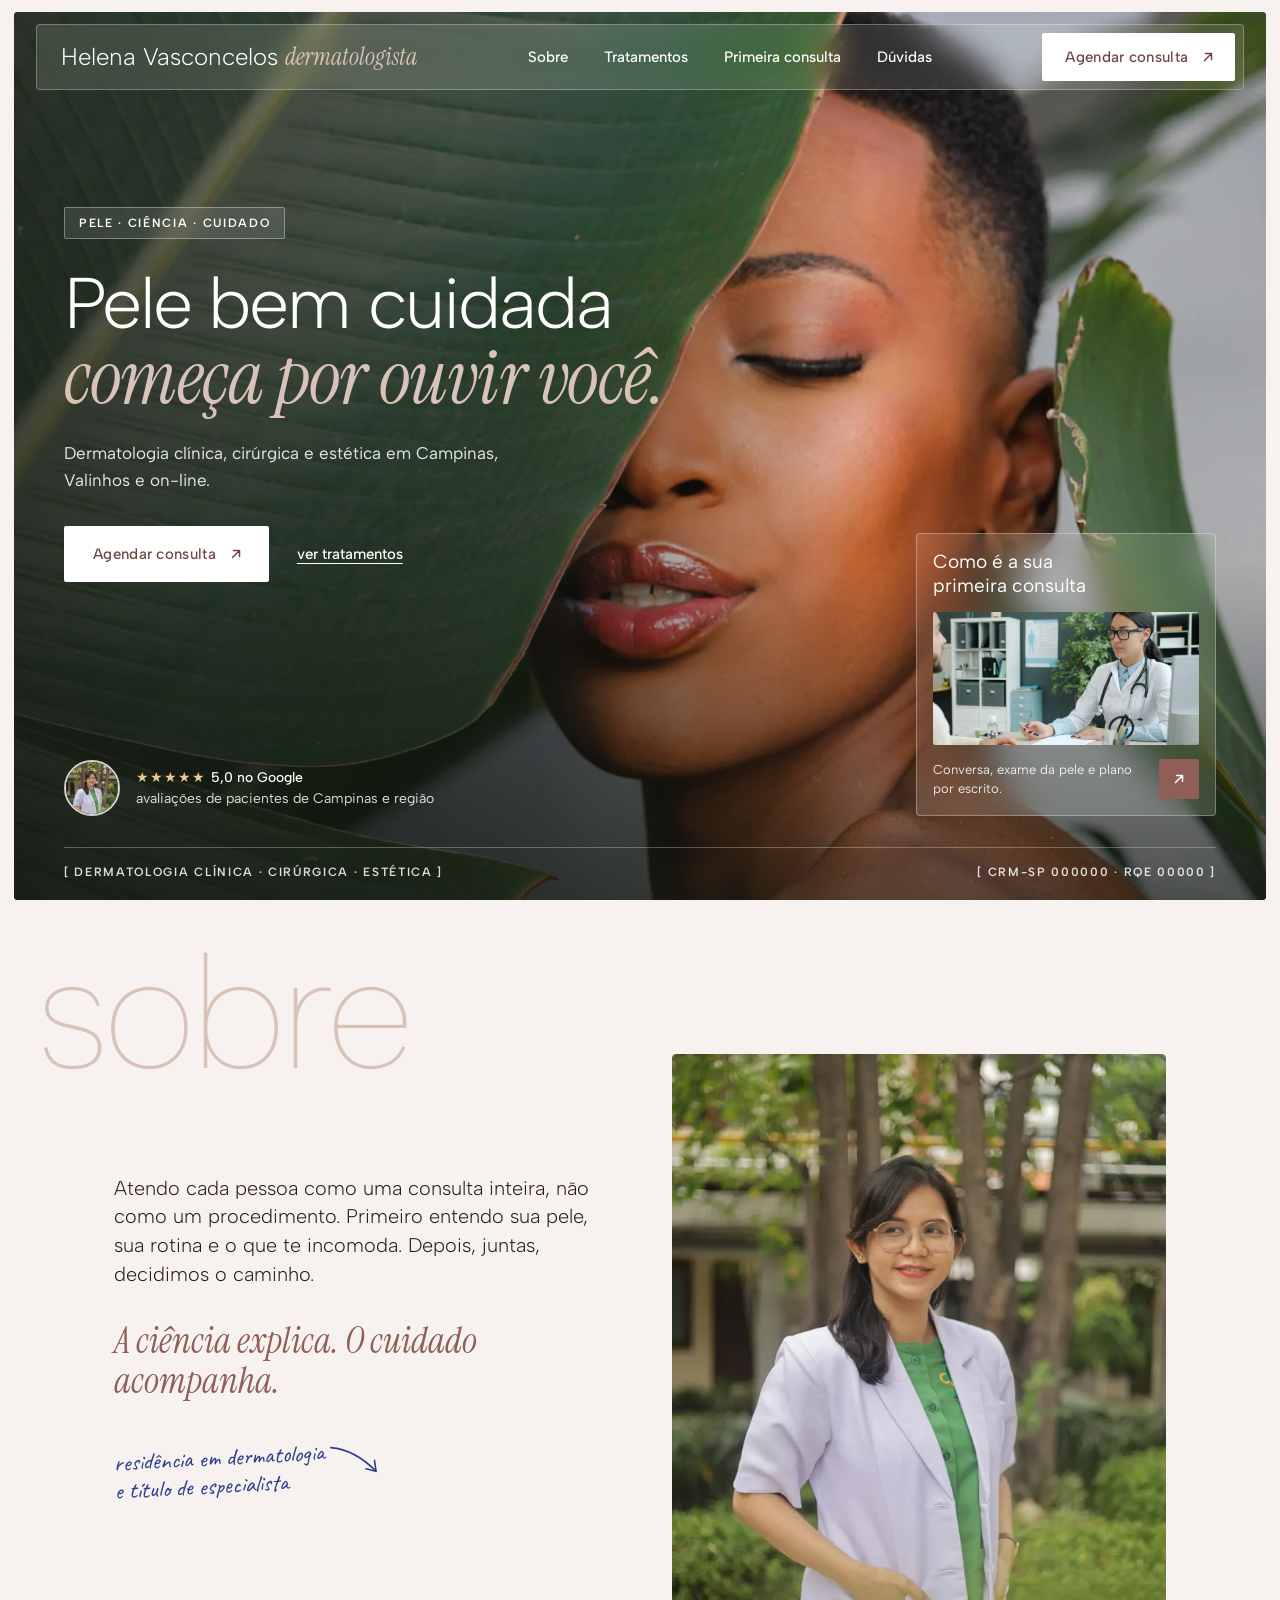
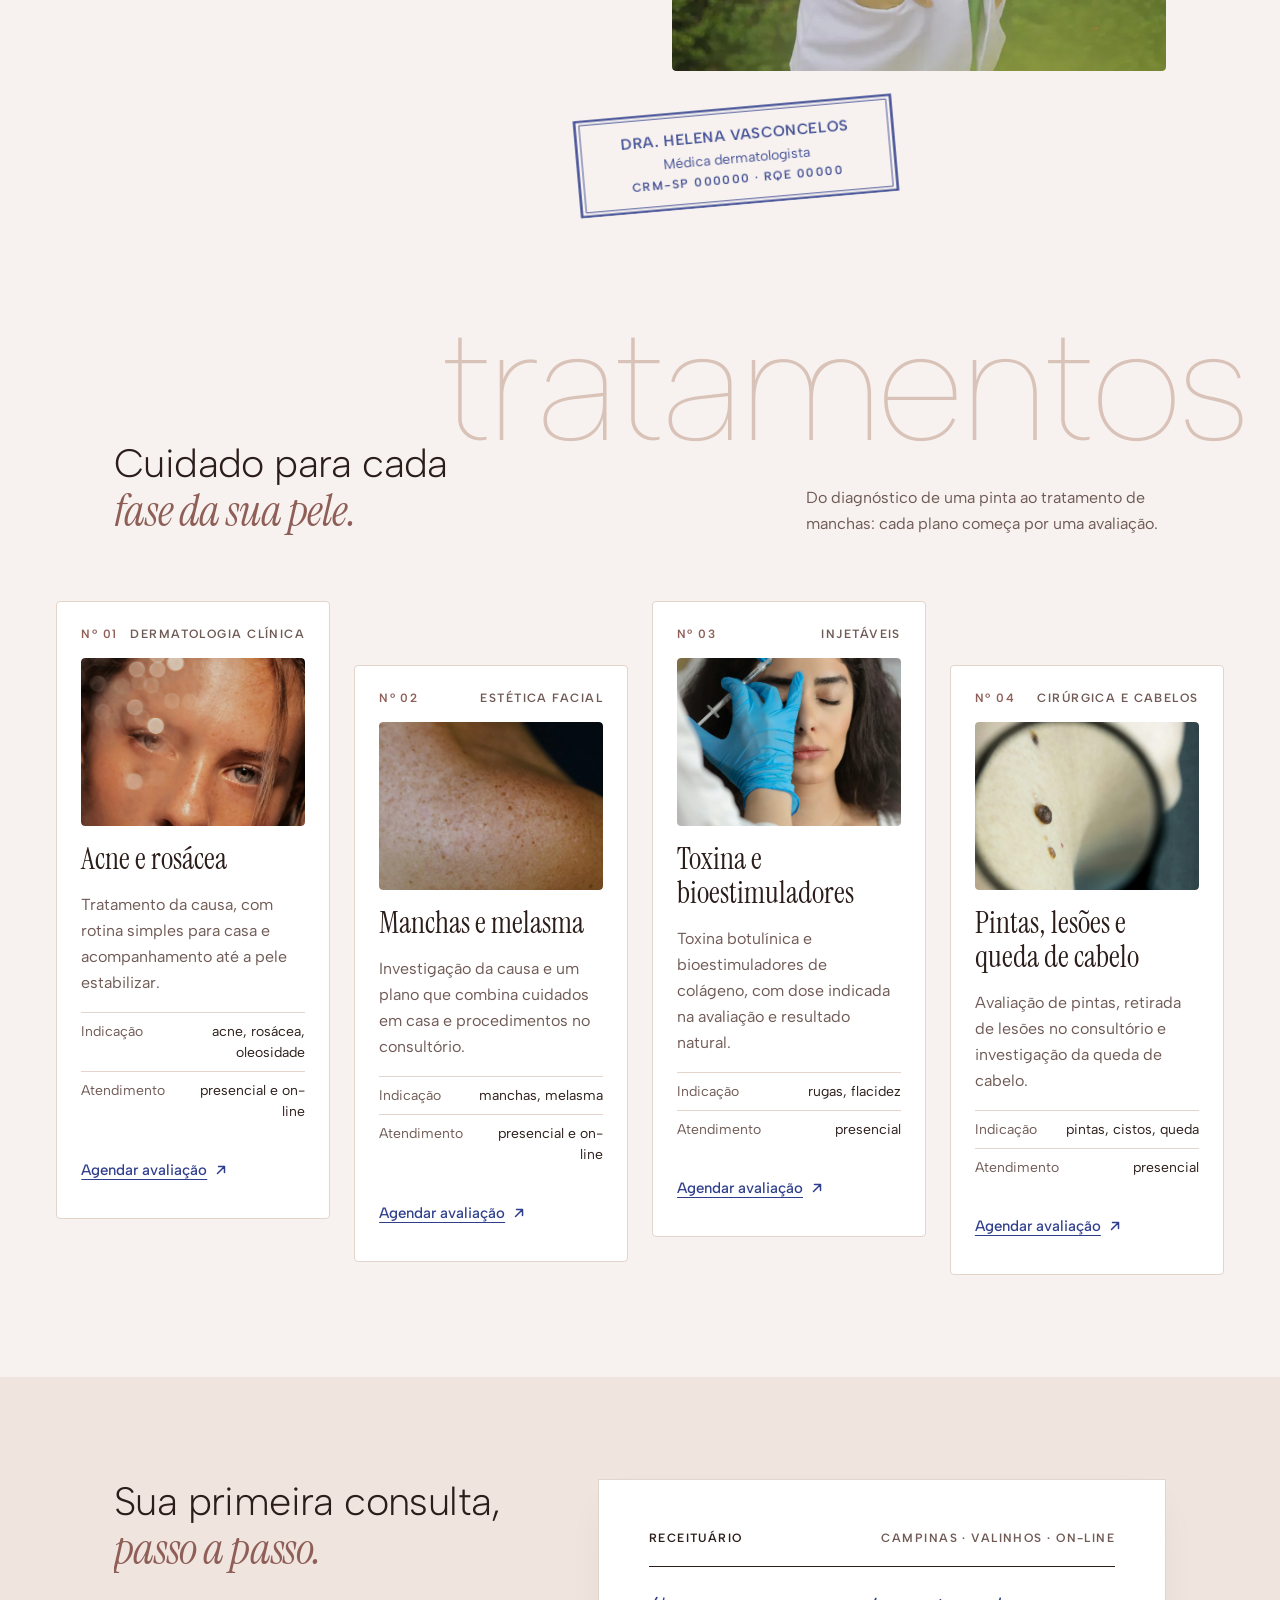
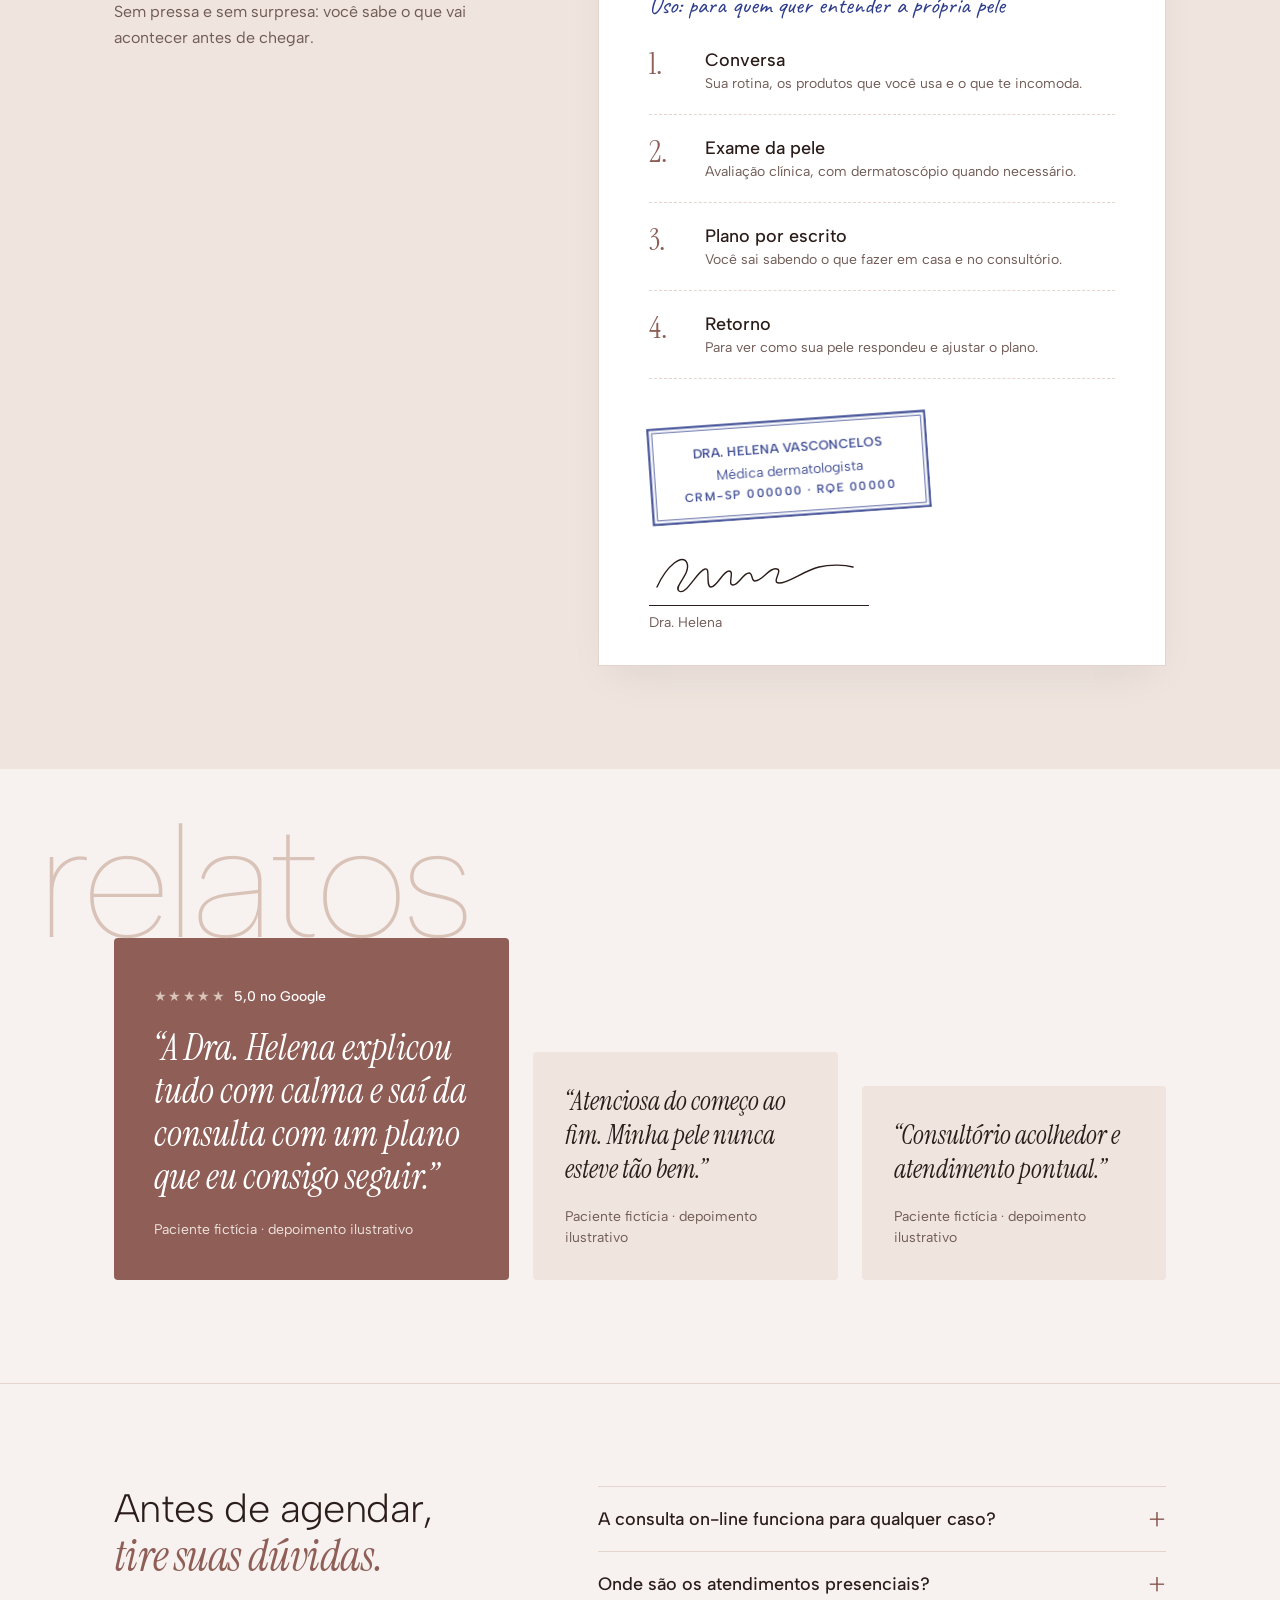
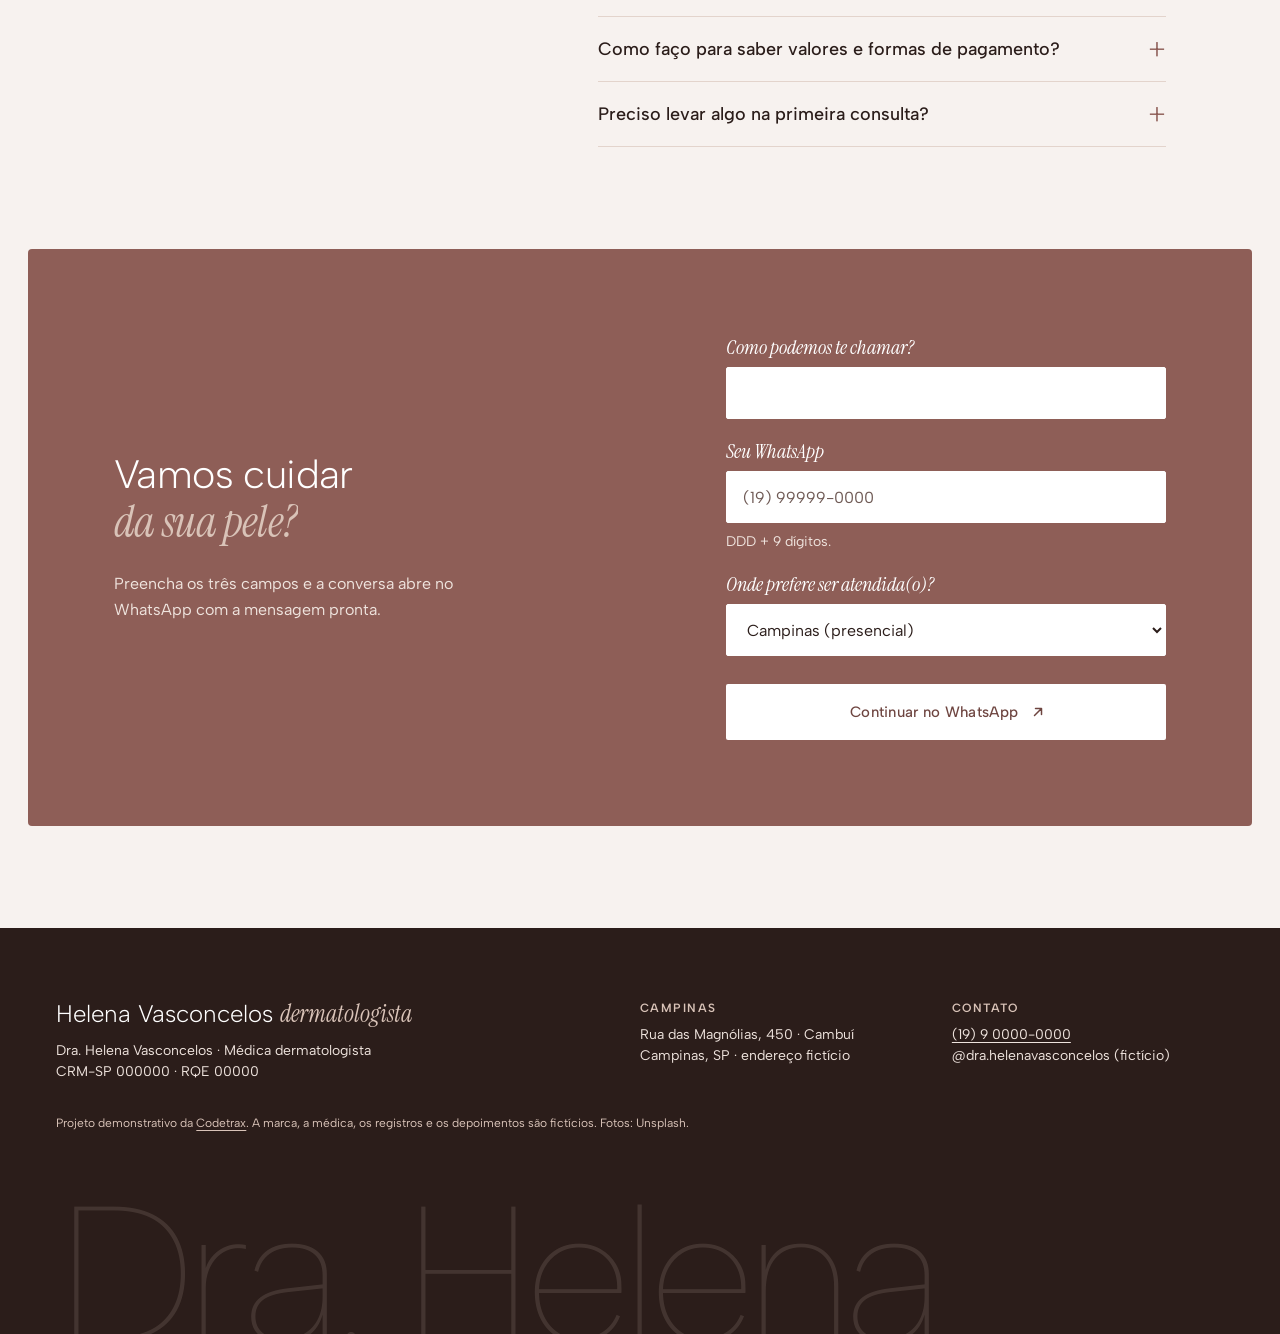
==== commit 7005fa20: "Renomeia a foto do hero para furar o cache Co-Authored-By: Claude Opus 5.5 <noreply@anthropic.com>" ====
--- a/index.html
+++ b/index.html
@@ -33,7 +33,7 @@
   <!-- HERO -->
   <section class="hero" id="inicio">
     <div class="hero__palco">
-      <img class="hero__img" src="img/hero-folhas.webp" alt="" width="2400" height="1600" fetchpriority="high">
+      <img class="hero__img" src="img/hero-capa.webp" alt="" width="2400" height="1600" fetchpriority="high">
       <div class="hero__veu" aria-hidden="true"></div>
 
       <div class="hero__texto">
@@ -262,7 +262,7 @@
       <p><a href="https://wa.me/5511947771128?text=Ol%C3%A1%2C%20Codetrax%21%20Vi%20o%20modelo%20de%20site%20de%20dermatologia%20no%20portf%C3%B3lio%20e%20quero%20um%20site%20assim." target="_blank" rel="noopener noreferrer">(19) 9 0000-0000</a><br><span>@dra.helenavasconcelos (fictício)</span></p>
     </div>
   </div>
-  <p class="rodape__demo">Projeto demonstrativo da <a href="https://codetraxgf.com/projetos" target="_blank" rel="noopener noreferrer">Codetrax</a>. A marca, a médica, os registros e os depoimentos são fictícios. Fotos: Unsplash.</p>
+  <p class="rodape__demo">Projeto demonstrativo da <a href="https://codetraxgs.com/projetos" target="_blank" rel="noopener noreferrer">Codetrax</a>. A marca, a médica, os registros e os depoimentos são fictícios. Fotos: Unsplash.</p>
   <p class="rodape__gigante" aria-hidden="true">Dra. Helena</p>
 </footer>
 
